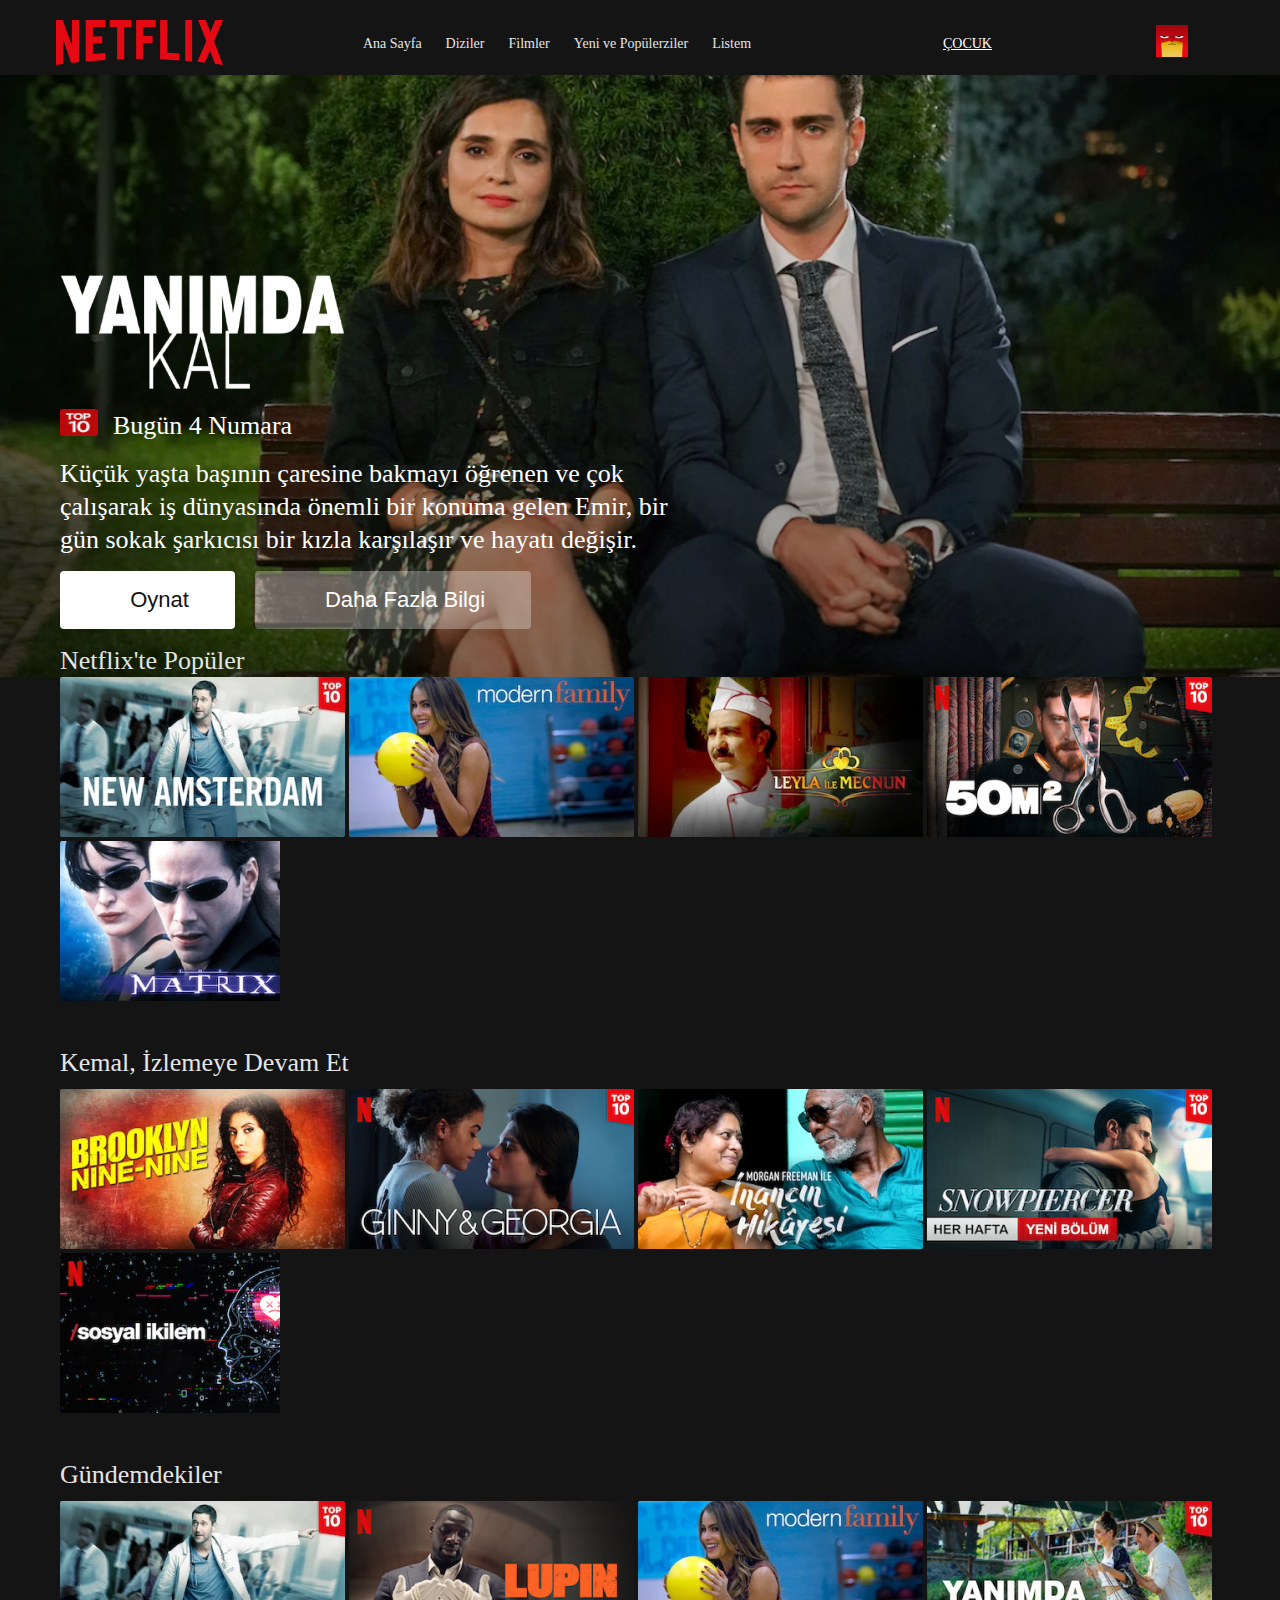
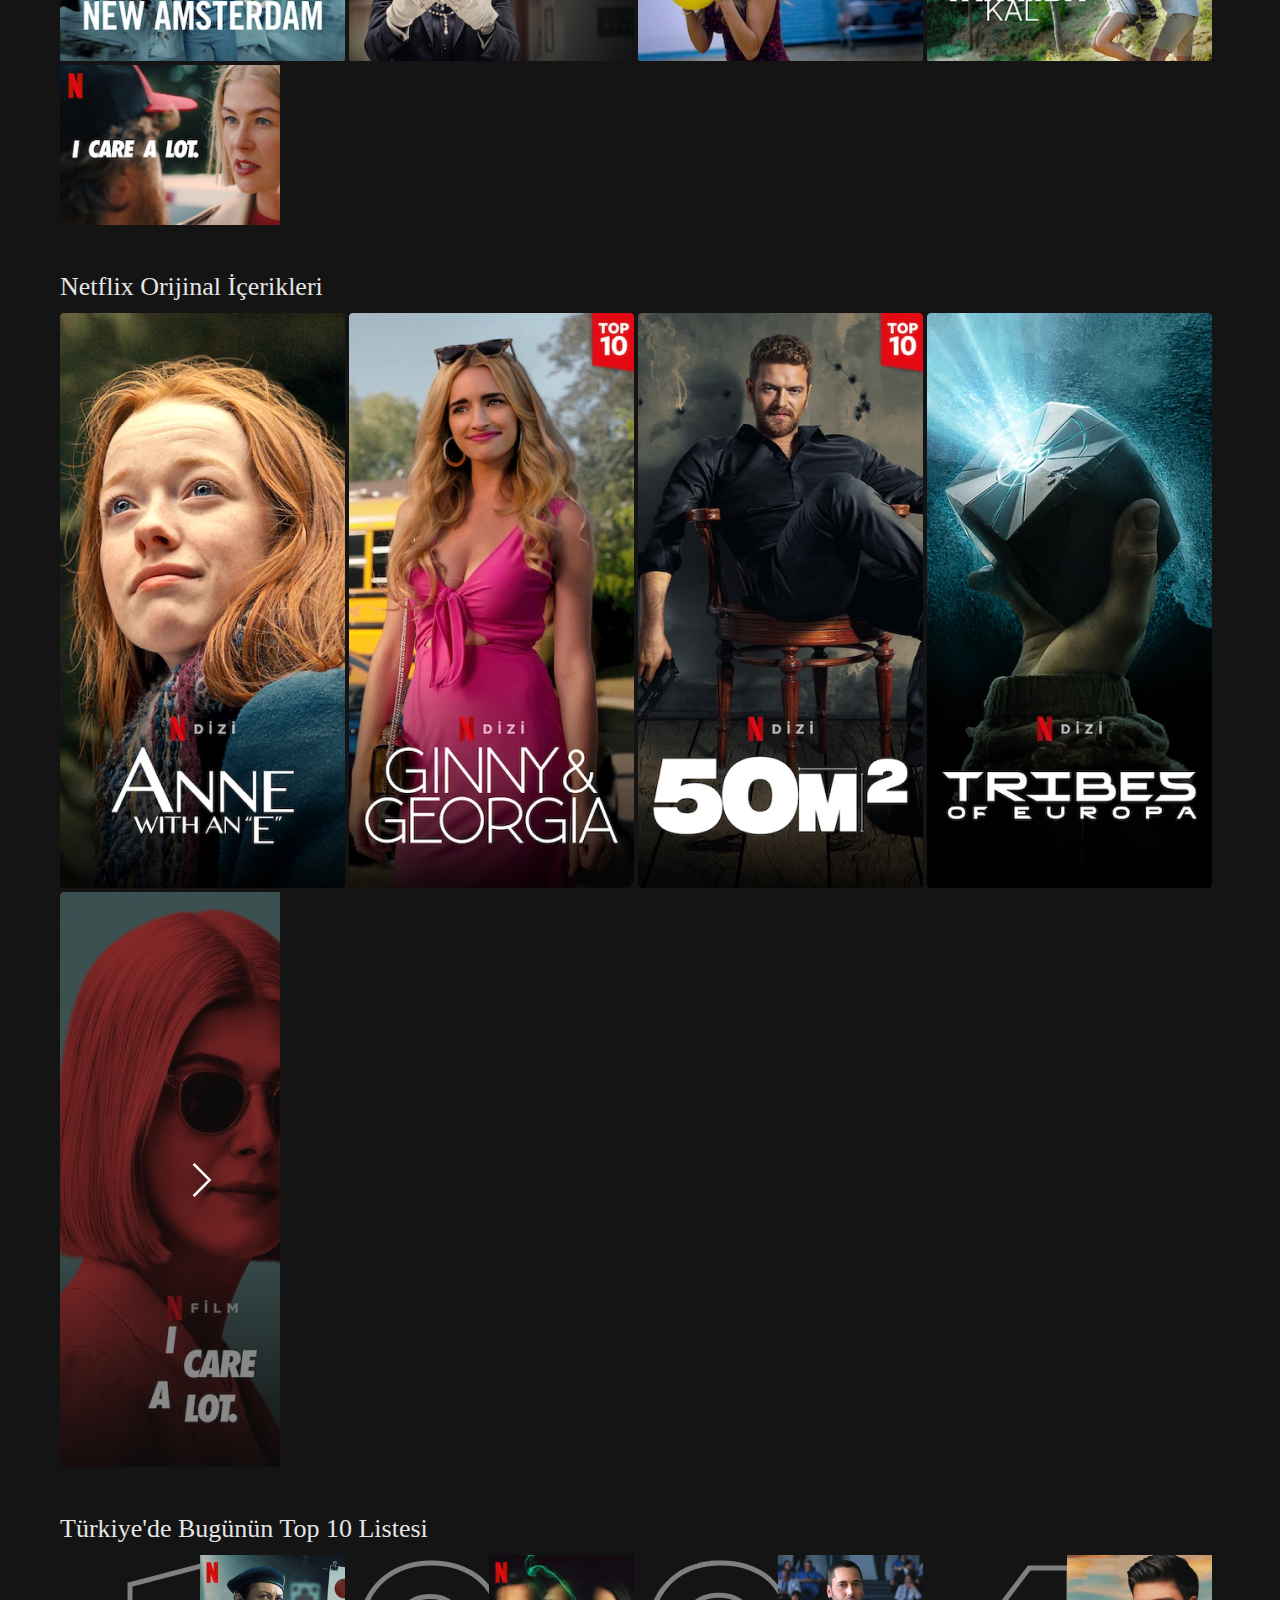
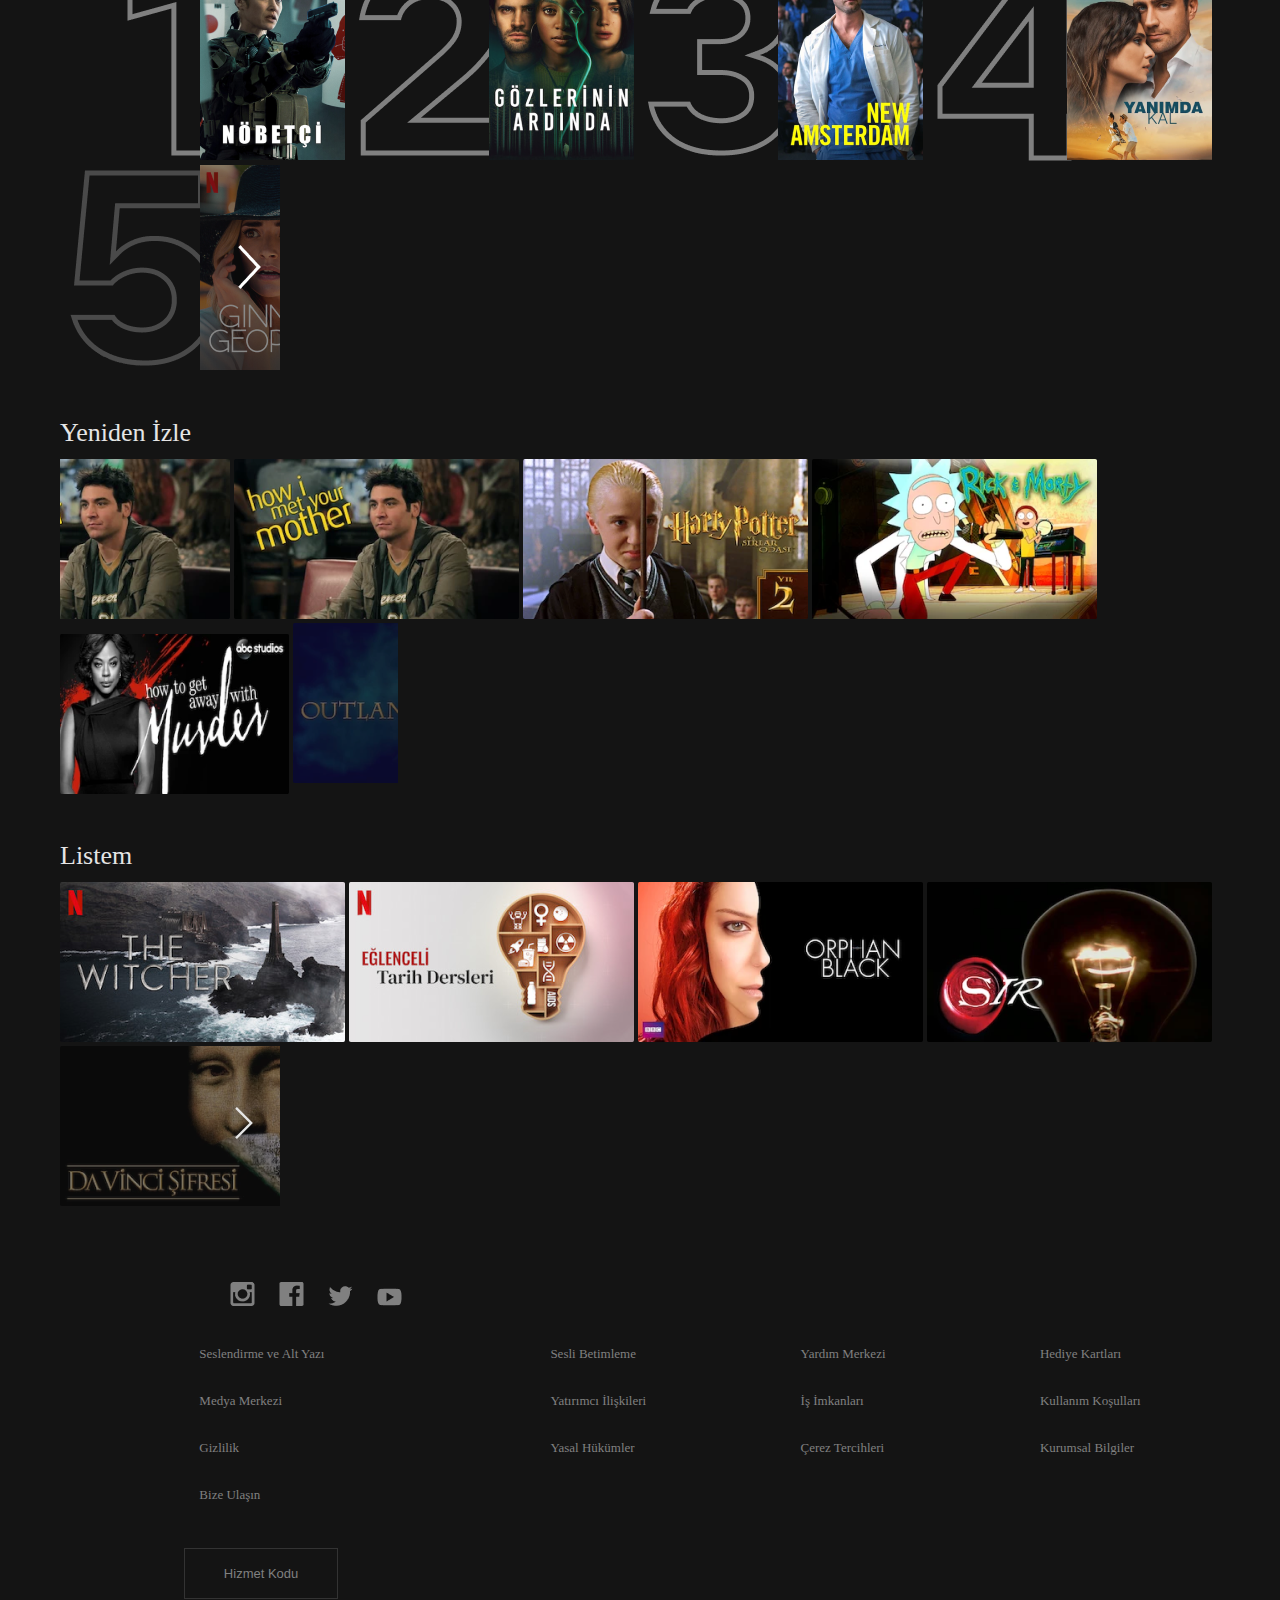
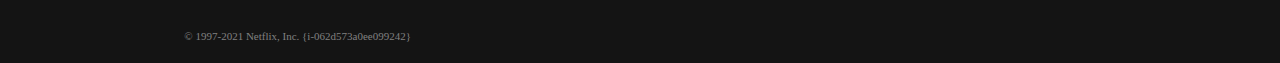
==== hompage.html @ 317cdc0b "initial commit" ====
<!DOCTYPE html>
<html lang="en">

<head>
    <meta charset="UTF-8">
    <meta http-equiv="X-UA-Compatible" content="IE=edge">
    <meta name="viewport" content="width=device-width, initial-scale=1.0">
    <title>home Page</title>

    <link rel="stylesheet" href="https://cdnjs.cloudflare.com/ajax/libs/font-awesome/6.2.1/css/all.min.css"
        integrity="sha512-MV7K8+y+gLIBoVD59lQIYicR65iaqukzvf/nwasF0nqhPay5w/9lJmVM2hMDcnK1OnMGCdVK+iQrJ7lzPJQd1w=="
        crossorigin="anonymous" referrerpolicy="no-referrer" />
    <link rel="stylesheet" href="homepage.css">
</head>

<body>
    <div class="hero">
        <div class="container">
            <img src="/images/Fill-14.png" class="logo" alt="logo">
            <ul>
                <li><a href="#">Ana Sayfa</a></li>
                <li><a href="#">Diziler</a></li>
                <li><a href="#">Filmler</a></li>
                <li><a href="#">Yeni ve Popülerziler</a></li>
                <li><a href="#">Listem</a></li>
            </ul>

            <div class="nav-portfolio">
                <i class="fa fa-search" aria-hidden="true"></i>
                <p class="nav-link"><a href="">ÇOCUK</a></p>
                <i class="fa fa-gift" aria-hidden="true"></i>
                <i class="fa fa-bell" aria-hidden="true"></i>
               <a href="profile.html"><img src="/images/ProfileIMG.png" alt="profile"></a> 
                <i class="fa fa-caret-down" aria-hidden="true"></i>
            </div>
        </div>

        <div class="main">
            <div class="main-container">
                <img src="/images/MovieName.png" class="movie-name" alt="movie name">
                <div class="sub">
                    <img src="/images/Top10Badge.png" class="top-10" alt="10">
                    <p class="sub-head">Bugün 4 Numara</p>
                </div>

                <p class="main-description">Küçük yaşta başının çaresine bakmayı öğrenen ve çok çalışarak iş dünyasında
                    önemli bir konuma gelen Emir, bir gün sokak şarkıcısı bir kızla karşılaşır ve hayatı değişir.</p>
            </div>
            <div class="container-btn">
                <div class="main-btn">
                    <button type="button" class="btn"> <i class="fa fa-caret-right"
                            aria-hidden="true"></i>Oynat</button>
                </div>

                <div class="main-btn">
                    <button type="button" class="btn2"><i class="fa fa-ban" class="icon2" aria-hidden="true"></i>Daha
                        Fazla Bilgi</button>
                </div>
            </div>
            <p class="menu">Netflix'te Popüler</p>

            <div class="movie-container">
                <div class="movie-form">
                    <img src="/images/MoviePoster (1).png" alt="photo">
                    <img src="/images/MoviePoster (2).png" alt="photo">
                    <img src="/images/MoviePoster (3).png" alt="photo">
                    <img src="/images/MoviePoster (4).png" alt="photo">
                    <img src="/images/MoviePoster (5).png" alt="photo">
                    <p class="movie-title">Kemal, İzlemeye Devam Et</p>
                    <img src="/images/MoviePoster (6).png" alt="photo">
                    <img src="/images/MoviePoster (7).png" alt="photo">
                    <img src="/images/MoviePoster (8).png" alt="photo">
                    <img src="/images/MoviePoster (9).png" alt="photo">
                    <img src="/images/MoviePoster (10).png" alt="photo">
                    <p class="movie-title">Gündemdekiler</p>
                    <img src="/images/MoviePoster (1).png" alt="photo">
                    <img src="/images/MoviePoster (11).png" alt="photo">
                    <img src="/images/MoviePoster (2).png" alt="photo">
                    <img src="/images/MoviePoster (12).png" alt="photo">
                    <img src="/images/MoviePoster (13).png" alt="photo">
                    <p class="movie-title">Netflix Orijinal İçerikleri</p>
                    <img src="/images/MoviePoster (14).png" alt="photo">
                    <img src="/images/MoviePoster (15).png" alt="photo">
                    <img src="/images/MoviePoster (16).png" alt="photo">
                    <img src="/images/MoviePoster (17).png" alt="photo">

                    <img src="/images/MovieVerticalCard.png" alt="photo">
                </div>
                <div class="container-list">
                    <p class="movie-title">Türkiye'de Bugünün Top 10 Listesi</p>
                    <img src="/images/RankCard (7).png" alt="photo">
                    <img src="/images/RankCard.png" alt="photo">
                    <img src="/images/RankCard (1).png" alt="photo">
                    <img src="/images/RankCard (2).png" alt="photo">
                    <img src="/images/RankCard (3).png" alt="photo">
                    <p class="movie-title">Yeniden İzle</p>
                    <img src="/images/MoviePoster (18).png" alt="photo">
                    <img src="/images/MoviePoster (19).png" alt="photo">
                    <img src="/images/MoviePoster (20).png" alt="photo">
                    <img src="/images/MoviePoster (21).png" alt="photo">
                    <img src="/images/MoviePoster (22).png" class="image22" alt="photo">
                    <img src="/images/MovieHorizontalCard.png" alt="photo">
                    <p class="movie-title">Listem</p>
                    <img src="/images/MoviePoster (23).png" alt="photo">
                    <img src="/images/MoviePoster (24).png" alt="photo">
                    <img src="/images/MoviePoster (25).png" alt="photo">
                    <img src="/images/MoviePoster (26).png" alt="photo">
                    <img src="/images/MovieHorizontalCard (1).png" alt="photo">
                </div>

                <div class="end">
                    <ul class="end-icons">
                        <li><img src="/images/Vector (8).png" alt="icons"></li>
                        <li><img src="/images/Vector (7).png" alt="icons"></li>
                        <li><img src="/images/Vector (9).png" alt="icons"></li>
                        <li><img src="/images/Vector (10).png" alt="icons"></li>
                    </ul>

                    <div class="finally">
                        <div class="end-tag">
                            <p class="end-list">Seslendirme ve Alt Yazı</p>
                            <p class="end-list">Medya Merkezi</p>
                            <p class="end-list">Gizlilik</p>
                            <p class="end-list">Bize Ulaşın</p>
                            <button type="tex" class="link">Hizmet Kodu</button>
                            <p class="btn-cover">© 1997-2021 Netflix, Inc.  {i-062d573a0ee099242}</p>
                        </div>

                        <div class="end-tag">
                            <p class="end-list">Sesli Betimleme</p>
                            <p class="end-list">Yatırımcı İlişkileri</p>
                            <p class="end-list">Yasal Hükümler</p>
                        </div>

                        <div class="end-tag">
                            <p class="end-list">Yardım Merkezi</p>
                            <p class="end-list">İş İmkanları</p>
                            <p class="end-list">Çerez Tercihleri</p>
                        </div>

                        <div class="end-tag">
                            <p class="end-list">Hediye Kartları</p>
                            <p class="end-list">Kullanım Koşulları</p>
                            <p class="end-list">Kurumsal Bilgiler</p>
                        </div>
                    </div>
                </div>
            </div>
        </div>
    </div>
</body>

</html>
---- homepage.css ----
* {
  margin: 0;
  padding: 0;
  box-sizing: border-box;
}

@font-face {
  font-family: "Netflix sans";
  src: url(./fonts/NetflixSansBlack.ttf);
  src: url(./fonts/NetflixSansLight.ttf);
}

.hero {
  background-image: url(/images/MoviePoster.png);
  background-size: cover;
  max-height: 747px;
  height: 747px;
}

.container {
  display: flex;
  align-items: center;
  justify-content: space-between;
  padding: 20px 20px 10px;
  padding-left: 56px;
  background-color: #141414;
}

ul li {
  display: inline-block;
  padding-left: 20px;
  font-size: 14px;
  line-height: 100%;
}

ul li a {
  text-decoration: none;
  list-style: none;
  color: #e5e5e5;
}

.nav-portfolio {
  display: flex;
  align-items: center;
  justify-content: space-between;
  gap: 20px;
}

.nav-link a {
  font-size: 14px;
  line-height: 100%;
  color: #ffffff;
}

.nav-portfolio i {
  color: #ffffff;
  line-height: 100%;
  width: 52px;
}

.movie-name {
  width: 285px;
  height: 115px;
  margin-left: 60px;
  margin-top: 200px;
  margin-bottom: 15px;
}

.sub {
  display: flex;
  margin-left: 60px;
}

.sub-head {
  font-size: 26px;
  line-height: 33px;
  color: #ffffff;
  width: 636px;
  margin-bottom: 15px;
}

.top-10 {
  padding-right: 15px;
  width: 53px;
  height: 26.55px;
}

.container-btn {
  display: flex;
  align-items: center;
  text-align: center;
  margin-left: 60px;
  margin-bottom: 15px;
}

.main-description {
  font-size: 26px;
  line-height: 33px;
  color: #ffffff;
  width: 636px;
  margin-left: 60px;
  margin-bottom: 15px;
}

.main-btn:first-child i {
  margin-right: 24px;
  width: 20px;
  color: #141414;
}

.btn {
  font-size: 22px;
  line-height: 28px;
  color: #141414;
  font-weight: 500;
  padding: 15px 30px;
  width: 175px;
  background: #ffffff;
  border-radius: 4px;
  border: none;
  margin-right: 20px;
  border-radius: 4px;
}

.btn2 {
  font-size: 22px;
  line-height: 28px;
  color: #ffffff;
  font-weight: 500;
  padding: 15px 30px;
  background: rgba(255, 255, 255, 0.3);
  border-radius: 4px;
  text-align: center;
  border: none;
  border-radius: 4px;
  width: 276px;
}

.main-btn i {
  color: white;
  margin-right: 24px;
}

.menu {
  font-size: 26px;
  line-height: 33px;
  width: 213px;
  color: #e5e5e5;
  margin-left: 60px;
}

.movie-container {
  padding-left: 60px;
  background: #141414;
  background-size: cover;
}

.movie-title {
  font-size: 26px;
  line-height: 33px;
  color: #e5e5e5;
  margin-top: 41px;
  margin-bottom: 10px;
}

.image22 {
  width: 229px;
  height: 160px;
  margin: 0px;
}

.end-icons {
  margin-bottom: 20px;
  margin-left: 150px;
}


.link {
  font-size: 13px;
  line-height: 17px;
  color: #808080;
  padding: 16px 38.5px;
  border: 1px solid #333333;
  text-align: center;
  background-color: transparent;
  margin-top: 30px;
}


.container-list {
  margin-bottom: 61px;
}

.btn-cover {
  font-size: 11px;
  line-height: 14px;
  color: #808080;
  margin-bottom: 20px;
  margin-top: 30px;
}

.finally {
  display: flex;
  justify-content: space-evenly;
}

.end-list {
  font-size: 13px;
  line-height: 17px;
  color: #808080;
  padding: 15px;
}
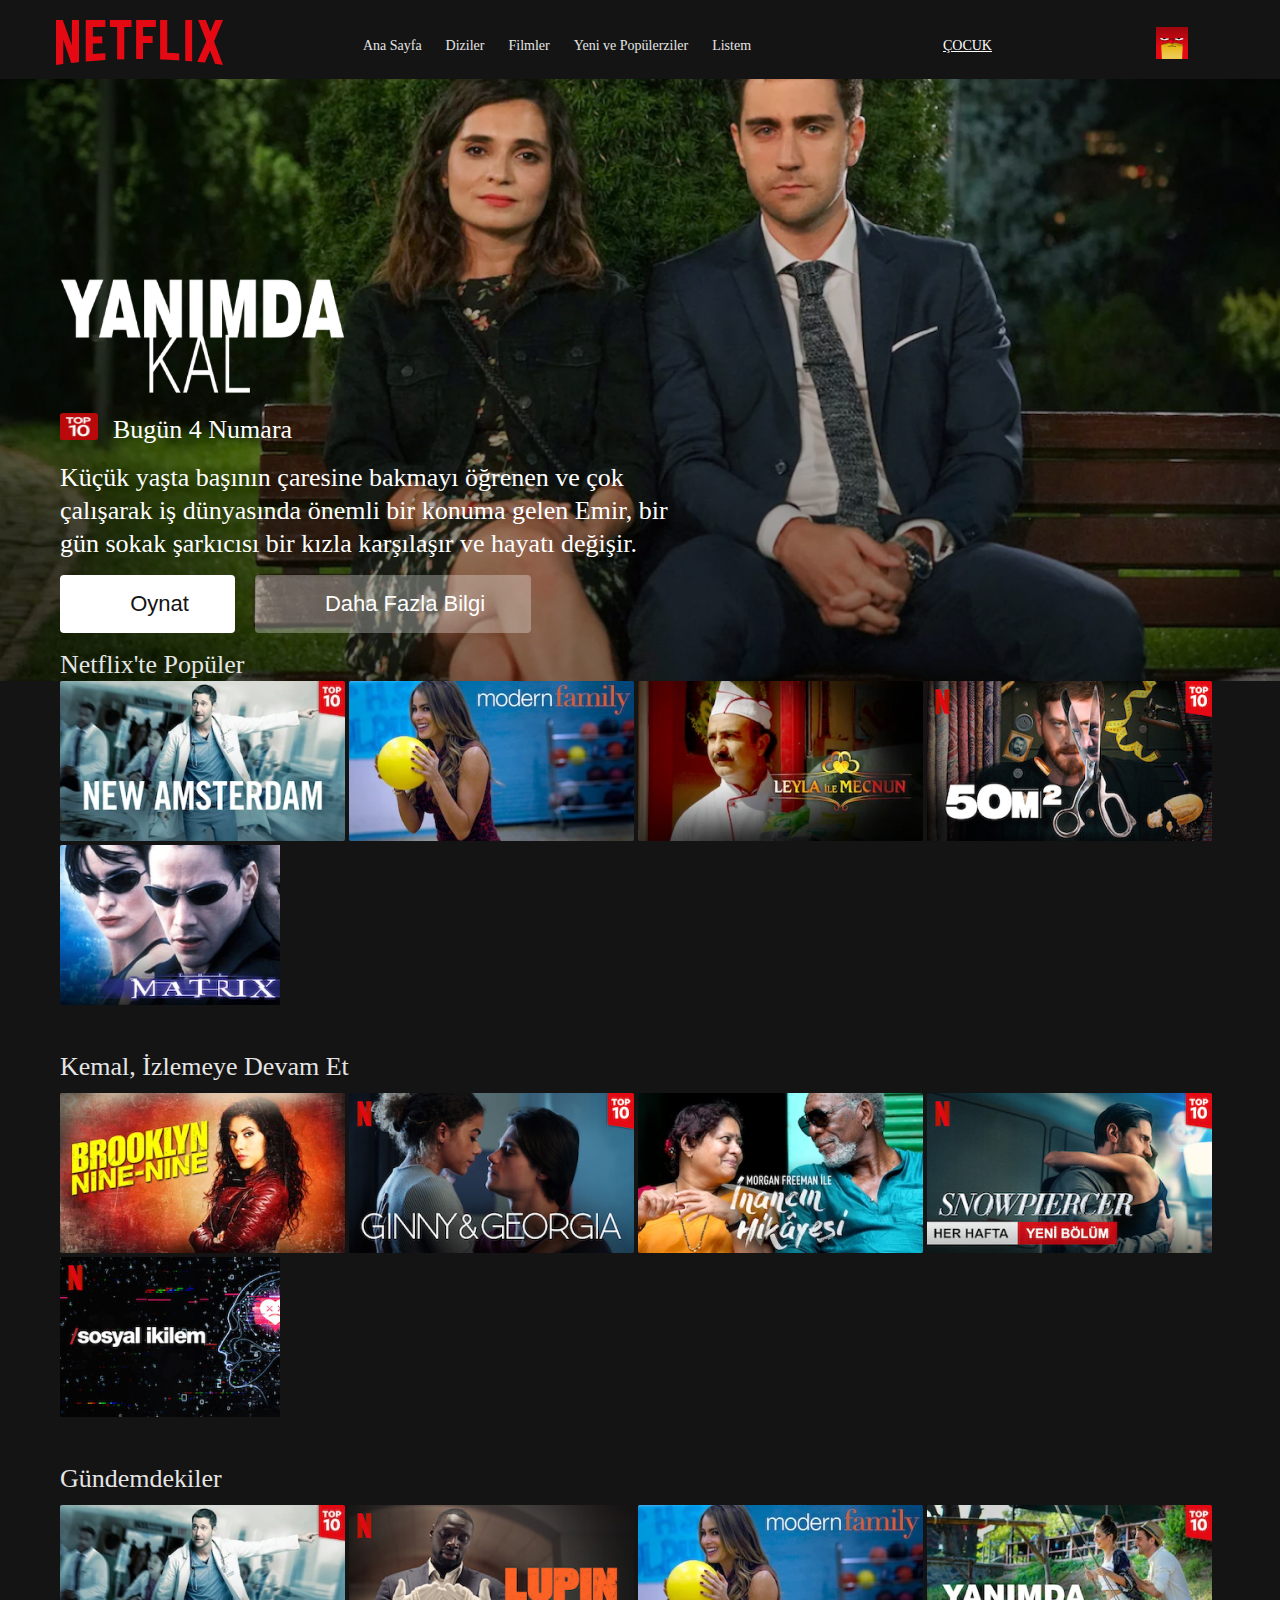
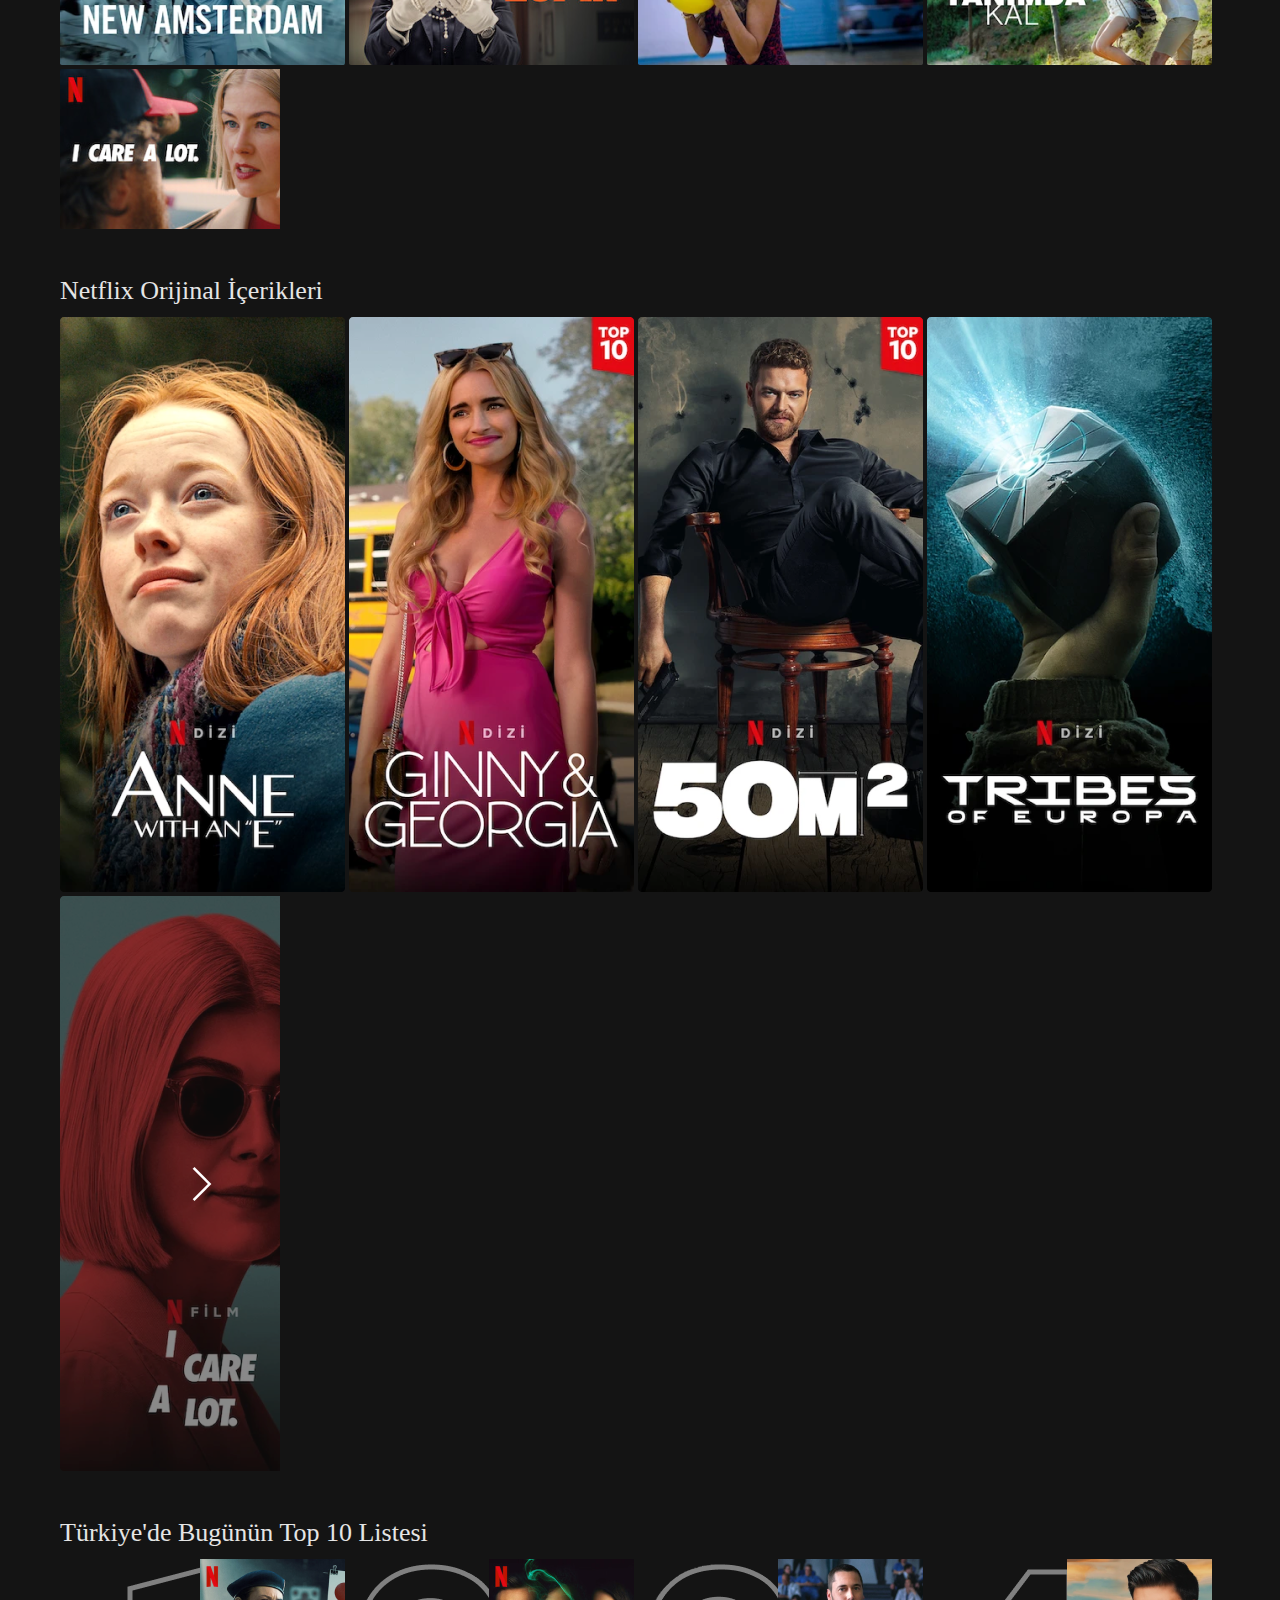
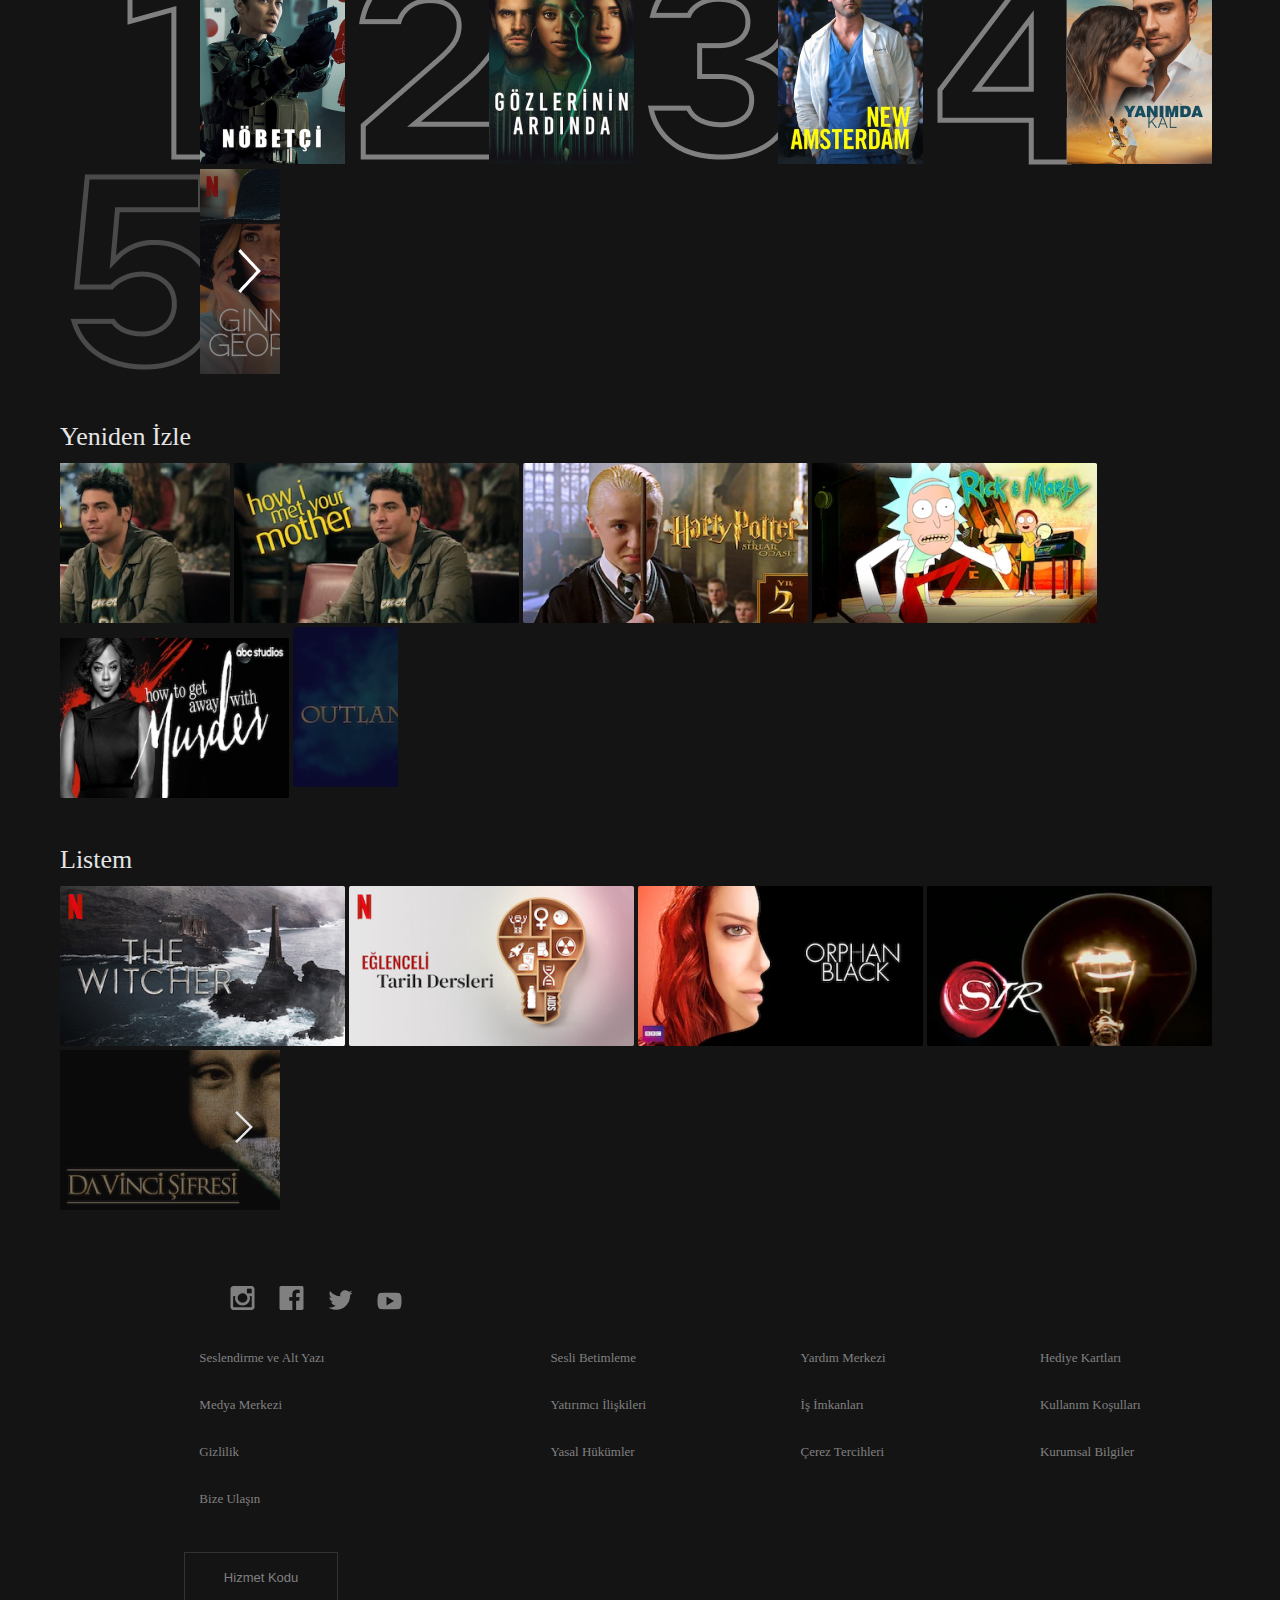
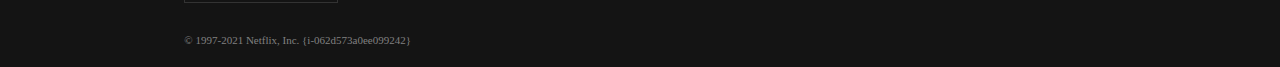
==== commit 27fee5cb: "hr container-header" ====
--- a/hompage.html
+++ b/hompage.html
@@ -16,7 +16,7 @@
 <body>
     <div class="hero">
         <div class="container">
-            <img src="/images/Fill-14.png" class="logo" alt="logo">
+            <a href="index.html"><img src="/images/Fill-14.png" alt="logo" class="logo"></a>
             <ul>
                 <li><a href="#">Ana Sayfa</a></li>
                 <li><a href="#">Diziler</a></li>
